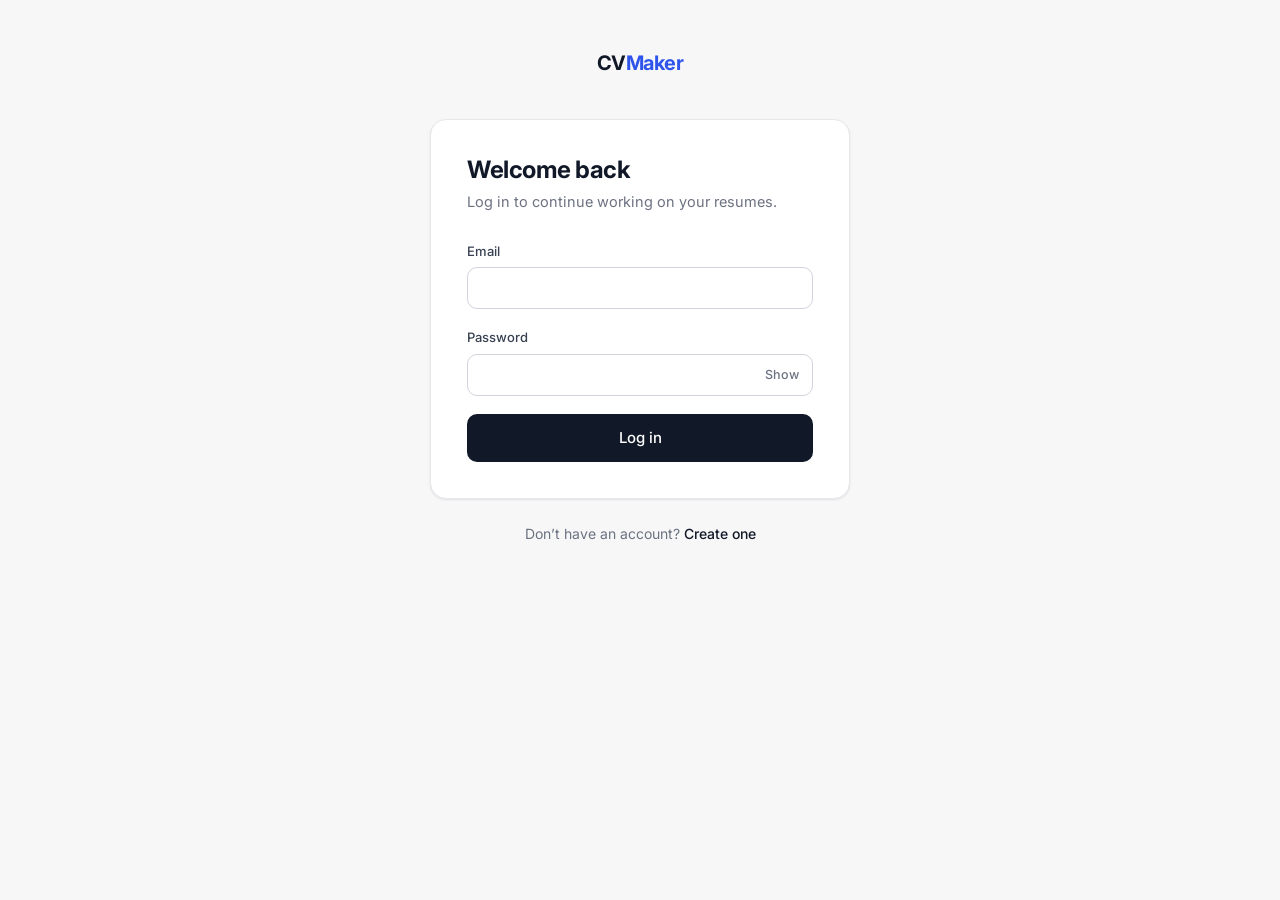
==== account.html @ 35a64f81 "project init" ====
<!doctype html>
<html lang="en">
<head>
  <meta charset="utf-8">
  <meta name="viewport" content="width=device-width, initial-scale=1">
  <title>Account — CV Maker</title>
  <link rel="preconnect" href="https://fonts.googleapis.com">
  <link rel="preconnect" href="https://fonts.gstatic.com" crossorigin>
  <link href="https://fonts.googleapis.com/css2?family=Inter:wght@400;500;600;700&display=swap" rel="stylesheet">
  <link rel="stylesheet" href="css/style.css">
  <script src="js/store.js"></script>
  <script>CVM.Auth.requireUser();</script>
</head>
<body data-page="account">
  <header class="app-header">
    <div class="container app-header-inner">
      <a href="dashboard.html" class="logo">CV<span>Maker</span></a>
      <nav class="app-nav">
        <a href="dashboard.html" data-nav="dashboard">Dashboard</a>
        <a href="resumes.html" data-nav="resumes">Resumes</a>
        <a href="account.html" data-nav="account">Account</a>
      </nav>
      <div class="app-user">
        <a href="account.html" class="avatar" data-user-initials title="Account"></a>
        <button class="btn btn-ghost btn-sm" data-action="logout">Log out</button>
      </div>
    </div>
  </header>

  <main class="container page">
    <div class="page-head">
      <div>
        <h1>Account</h1>
        <p class="muted" id="memberSince"></p>
      </div>
    </div>

    <div class="settings">
      <section class="card settings-card">
        <h2>Profile</h2>
        <p class="muted">Used to prefill new resumes.</p>
        <form id="profileForm" class="form" novalidate>
          <div class="grid-2">
            <div class="field">
              <label for="name">Full name</label>
              <input id="name" name="name" autocomplete="name">
            </div>
            <div class="field">
              <label for="email">Email</label>
              <input id="email" name="email" type="email" autocomplete="email">
            </div>
          </div>
          <div class="form-actions">
            <button type="submit" class="btn btn-primary">Save changes</button>
            <span class="form-note" data-note></span>
          </div>
        </form>
      </section>

      <section class="card settings-card">
        <h2>Password</h2>
        <p class="muted">Use at least 8 characters.</p>
        <form id="passwordForm" class="form" novalidate>
          <div class="field">
            <label for="current">Current password</label>
            <input id="current" name="current" type="password" autocomplete="current-password">
          </div>
          <div class="field">
            <label for="next">New password</label>
            <div class="input-wrap">
              <input id="next" name="next" type="password" autocomplete="new-password">
              <button type="button" class="input-action" data-toggle-password>Show</button>
            </div>
          </div>
          <div class="form-actions">
            <button type="submit" class="btn btn-primary">Update password</button>
            <span class="form-note" data-note></span>
          </div>
        </form>
      </section>

      <section class="card settings-card settings-card--danger">
        <h2>Delete account</h2>
        <p class="muted">Permanently remove your account and all of your resumes.</p>
        <button class="btn btn-danger" id="deleteAccount">Delete account</button>
      </section>
    </div>
  </main>

  <script src="js/render.js"></script>
  <script src="js/app.js"></script>
  <script src="js/auth.js"></script>
  <script src="js/account.js"></script>
</body>
</html>
---- css/style.css ----
/* ==========================================================================
   CV Maker — app styles
   ========================================================================== */

:root {
  --bg: #f7f7f8;
  --surface: #ffffff;
  --surface-muted: #f3f4f6;
  --text: #111827;
  --text-soft: #374151;
  --muted: #6b7280;
  --border: #e5e7eb;
  --border-strong: #d1d5db;
  --accent: #2f54eb;
  --accent-soft: #eef2ff;
  --danger: #dc2626;
  --danger-soft: #fef2f2;
  --success: #15803d;

  --radius-sm: 8px;
  --radius: 10px;
  --radius-lg: 16px;
  --shadow-sm: 0 1px 2px rgba(16, 24, 40, 0.05);
  --shadow: 0 1px 3px rgba(16, 24, 40, 0.06), 0 1px 2px rgba(16, 24, 40, 0.04);
  --shadow-lg: 0 24px 48px -12px rgba(16, 24, 40, 0.16);

  --font: 'Inter', system-ui, -apple-system, 'Segoe UI', Roboto, sans-serif;
  --header-h: 64px;
}

*,
*::before,
*::after { box-sizing: border-box; }

html { scroll-behavior: smooth; }

body {
  margin: 0;
  background: var(--bg);
  color: var(--text);
  font-family: var(--font);
  font-size: 15px;
  line-height: 1.55;
  -webkit-font-smoothing: antialiased;
}

a { color: inherit; text-decoration: none; }
h1, h2, h3, h4 { margin: 0; line-height: 1.2; letter-spacing: -0.02em; }
p { margin: 0; }
button { font: inherit; color: inherit; }
[hidden] { display: none !important; }

.container {
  width: 100%;
  max-width: 1160px;
  margin: 0 auto;
  padding: 0 24px;
}

.muted { color: var(--muted); }
.small { font-size: 13px; }

:focus-visible {
  outline: 2px solid var(--accent);
  outline-offset: 2px;
}

/* ---------- Logo ---------- */

.logo {
  font-size: 18px;
  font-weight: 700;
  letter-spacing: -0.03em;
}

.logo span { color: var(--accent); }

/* ---------- Buttons ---------- */

.btn {
  display: inline-flex;
  align-items: center;
  justify-content: center;
  height: 40px;
  padding: 0 16px;
  border: 1px solid transparent;
  border-radius: var(--radius);
  font-size: 14px;
  font-weight: 500;
  line-height: 1;
  white-space: nowrap;
  cursor: pointer;
  transition: background-color 0.15s, border-color 0.15s, color 0.15s, box-shadow 0.15s;
}

.btn:disabled { opacity: 0.55; cursor: not-allowed; }

.btn-primary { background: var(--text); color: #fff; }
.btn-primary:hover:not(:disabled) { background: #000; }

.btn-secondary {
  background: var(--surface);
  border-color: var(--border-strong);
  box-shadow: var(--shadow-sm);
}
.btn-secondary:hover:not(:disabled) { background: var(--surface-muted); }

.btn-ghost { background: transparent; color: var(--text-soft); }
.btn-ghost:hover:not(:disabled) { background: var(--surface-muted); color: var(--text); }

.btn-danger { background: var(--danger); color: #fff; }
.btn-danger:hover:not(:disabled) { background: #b91c1c; }

.btn-danger-ghost { background: transparent; color: var(--danger); }
.btn-danger-ghost:hover:not(:disabled) { background: var(--danger-soft); }

.btn-sm { height: 34px; padding: 0 12px; font-size: 13px; border-radius: var(--radius-sm); }
.btn-lg { height: 48px; padding: 0 22px; font-size: 15px; }
.btn-block { width: 100%; }

/* ---------- Forms ---------- */

.form { display: grid; gap: 18px; }

.field { display: grid; gap: 6px; }

.field label,
.label {
  font-size: 13px;
  font-weight: 500;
  color: var(--text-soft);
}

.input,
.field input,
.field textarea,
.field select {
  width: 100%;
  height: 42px;
  padding: 0 12px;
  border: 1px solid var(--border-strong);
  border-radius: var(--radius);
  background: var(--surface);
  color: var(--text);
  font: inherit;
  font-size: 14px;
  transition: border-color 0.15s, box-shadow 0.15s;
}

.field textarea {
  height: auto;
  min-height: 110px;
  padding: 10px 12px;
  line-height: 1.5;
  resize: vertical;
}

.input::placeholder,
.field input::placeholder,
.field textarea::placeholder { color: #9ca3af; }

.input:focus,
.field input:focus,
.field textarea:focus,
.field select:focus {
  outline: none;
  border-color: var(--accent);
  box-shadow: 0 0 0 3px rgba(47, 84, 235, 0.14);
}

.field.has-error input { border-color: var(--danger); }
.field.has-error input:focus { box-shadow: 0 0 0 3px rgba(220, 38, 38, 0.12); }

.field-hint { font-size: 12.5px; color: var(--muted); }
.field-error { font-size: 12.5px; color: var(--danger); }

.form-error {
  padding: 10px 12px;
  border-radius: var(--radius);
  background: var(--danger-soft);
  color: var(--danger);
  font-size: 13.5px;
}

.input-wrap { position: relative; }
.input-wrap input { padding-right: 64px; }

.input-action {
  position: absolute;
  top: 50%;
  right: 6px;
  transform: translateY(-50%);
  padding: 4px 8px;
  border: 0;
  border-radius: 6px;
  background: none;
  color: var(--muted);
  font-size: 12.5px;
  font-weight: 500;
  cursor: pointer;
}
.input-action:hover { color: var(--text); background: var(--surface-muted); }

.grid-2 { display: grid; grid-template-columns: 1fr 1fr; gap: 14px; }
.span-2 { grid-column: 1 / -1; }

.checkbox {
  display: inline-flex;
  align-items: center;
  gap: 10px;
  font-size: 14px;
  color: var(--text-soft);
  cursor: pointer;
}
.checkbox input { width: 16px; height: 16px; accent-color: var(--text); }

/* ---------- Cards ---------- */

.card {
  background: var(--surface);
  border: 1px solid var(--border);
  border-radius: var(--radius-lg);
  box-shadow: var(--shadow-sm);
}

/* ---------- Thumbnails ---------- */

.thumb {
  position: relative;
  display: block;
  aspect-ratio: 210 / 297;
  overflow: hidden;
  background: #fff;
}

.thumb > .cv {
  position: absolute;
  top: 0;
  left: 0;
  transform-origin: 0 0;
  pointer-events: none;
}

/* ==========================================================================
   Landing page
   ========================================================================== */

.site-header {
  position: sticky;
  top: 0;
  z-index: 20;
  background: rgba(247, 247, 248, 0.85);
  backdrop-filter: saturate(180%) blur(12px);
  border-bottom: 1px solid transparent;
  transition: border-color 0.2s;
}

.site-header.is-scrolled { border-bottom-color: var(--border); }

.site-header-inner {
  display: flex;
  align-items: center;
  gap: 32px;
  height: var(--header-h);
}

.site-nav { display: flex; gap: 28px; font-size: 14px; color: var(--muted); }
.site-nav a:hover,
.site-nav a.is-active { color: var(--text); }

.site-actions { display: flex; gap: 8px; margin-left: auto; }

.hero { padding: 72px 0 96px; overflow: hidden; }

.hero-inner {
  display: grid;
  grid-template-columns: 1.05fr 0.95fr;
  align-items: center;
  gap: 64px;
}

.eyebrow {
  margin-bottom: 16px;
  font-size: 13px;
  font-weight: 600;
  letter-spacing: 0.06em;
  text-transform: uppercase;
  color: var(--accent);
}

.hero h1 {
  font-size: clamp(38px, 5.4vw, 60px);
  font-weight: 700;
  letter-spacing: -0.035em;
  line-height: 1.05;
}

.lead {
  max-width: 480px;
  margin-top: 20px;
  font-size: 18px;
  color: var(--muted);
}

.hero-cta { display: flex; flex-wrap: wrap; gap: 12px; margin-top: 36px; }

.hero-visual {
  position: relative;
  display: flex;
  justify-content: center;
}

.hero-visual::before {
  content: '';
  position: absolute;
  inset: 8% -10% -6% 12%;
  border-radius: 32px;
  background: linear-gradient(135deg, #e0e7ff, #f5f3ff 60%, #fdf2f8);
  z-index: 0;
}

.hero-visual .thumb {
  position: relative;
  z-index: 1;
  width: min(100%, 400px);
  border-radius: 12px;
  box-shadow: var(--shadow-lg);
  transform: rotate(-2deg);
}

.section { padding: 96px 0; }
.section--alt { background: var(--surface); border-block: 1px solid var(--border); }

.section-head { max-width: 560px; margin-bottom: 48px; }
.section-head h2 { font-size: clamp(28px, 3.4vw, 38px); font-weight: 700; }
.section-head p { margin-top: 12px; font-size: 17px; }

.steps {
  display: grid;
  grid-template-columns: repeat(3, 1fr);
  gap: 24px;
}

.step {
  padding: 28px;
  background: var(--surface);
  border: 1px solid var(--border);
  border-radius: var(--radius-lg);
}

.step-num {
  display: block;
  margin-bottom: 20px;
  font-size: 13px;
  font-weight: 600;
  color: var(--accent);
}

.step h3 { margin-bottom: 8px; font-size: 18px; }
.section--alt .step { background: var(--bg); }

.template-grid {
  display: grid;
  grid-template-columns: repeat(4, 1fr);
  gap: 24px;
}

.template-card .thumb {
  border: 1px solid var(--border);
  border-radius: 12px;
  box-shadow: var(--shadow);
  transition: transform 0.2s, box-shadow 0.2s;
}

.template-card:hover .thumb { transform: translateY(-4px); box-shadow: var(--shadow-lg); }
.template-card h3 { margin-top: 18px; font-size: 17px; }
.template-card p { margin-top: 4px; font-size: 14px; }

.testimonials {
  display: grid;
  grid-template-columns: repeat(3, 1fr);
  gap: 24px;
}

.testimonial {
  display: flex;
  flex-direction: column;
  justify-content: space-between;
  gap: 28px;
  margin: 0;
  padding: 28px;
  background: var(--bg);
  border: 1px solid var(--border);
  border-radius: var(--radius-lg);
}

.testimonial blockquote {
  margin: 0;
  font-size: 16px;
  line-height: 1.6;
  color: var(--text-soft);
}

.testimonial figcaption {
  display: flex;
  align-items: center;
  gap: 12px;
  font-size: 14px;
}

.testimonial figcaption strong,
.testimonial figcaption .muted { display: block; }
.testimonial figcaption strong { font-weight: 600; }

.testimonial-avatar {
  display: grid;
  place-items: center;
  flex-shrink: 0;
  width: 40px;
  height: 40px;
  border-radius: 50%;
  background: var(--accent-soft);
  color: var(--accent);
  font-size: 13px;
  font-weight: 600;
}

.faq { max-width: 760px; }

.faq details {
  border-bottom: 1px solid var(--border);
}

.faq summary {
  display: flex;
  justify-content: space-between;
  gap: 16px;
  padding: 20px 0;
  font-size: 16px;
  font-weight: 500;
  cursor: pointer;
  list-style: none;
}

.faq summary::-webkit-details-marker { display: none; }
.faq summary::after { content: '+'; color: var(--muted); font-weight: 400; font-size: 20px; line-height: 1; }
.faq details[open] summary::after { content: '−'; }
.faq details p { padding: 0 0 20px; color: var(--muted); max-width: 640px; }

.cta { padding: 0 0 96px; }

.cta-box {
  padding: 64px 32px;
  border-radius: 24px;
  background: var(--text);
  color: #fff;
  text-align: center;
}

.cta-box h2 { font-size: clamp(28px, 3.4vw, 38px); }
.cta-box p { margin-top: 12px; color: #9ca3af; font-size: 17px; }
.cta-box .btn { margin-top: 28px; background: #fff; color: var(--text); }
.cta-box .btn:hover { background: #e5e7eb; }

.site-footer {
  padding: 64px 0 32px;
  background: var(--surface);
  border-top: 1px solid var(--border);
  font-size: 14px;
  color: var(--muted);
}

.footer-grid {
  display: grid;
  grid-template-columns: 2fr repeat(3, 1fr);
  gap: 32px;
}

.footer-brand p { max-width: 280px; margin-top: 12px; }

.footer-col h3 {
  margin-bottom: 14px;
  font-size: 13px;
  font-weight: 600;
  letter-spacing: 0;
  color: var(--text);
}

.footer-col ul { display: grid; gap: 10px; margin: 0; padding: 0; list-style: none; }
.footer-col a:hover { color: var(--text); }

.footer-bottom {
  margin-top: 48px;
  padding-top: 24px;
  border-top: 1px solid var(--border);
}

/* ==========================================================================
   Content pages (blog, contact, legal)
   ========================================================================== */

.page-hero { padding: 72px 0 48px; }
.page-hero h1 { font-size: clamp(34px, 4.6vw, 48px); font-weight: 700; letter-spacing: -0.03em; }
.page-hero p:not(.eyebrow) { max-width: 560px; margin-top: 14px; font-size: 18px; color: var(--muted); }
.page-hero .eyebrow { margin-bottom: 12px; }

.content-section { padding-bottom: 96px; }
.article-page { padding: 56px 0 96px; }

/* Blog list */

.post-grid {
  display: grid;
  grid-template-columns: repeat(2, 1fr);
  gap: 24px;
}

.post-card {
  display: flex;
  flex-direction: column;
  padding: 28px;
  background: var(--surface);
  border: 1px solid var(--border);
  border-radius: var(--radius-lg);
  transition: box-shadow 0.2s, transform 0.2s;
}

.post-card:hover { box-shadow: var(--shadow-lg); transform: translateY(-2px); }

.post-card--featured { grid-column: 1 / -1; padding: 40px; }
.post-card--featured h2 { font-size: 28px; }
.post-card--featured p { max-width: 640px; font-size: 16px; }

.post-meta { font-size: 13px; color: var(--muted); }
.post-meta .post-category { color: var(--accent); font-weight: 600; }

.post-card h2 { margin-top: 14px; font-size: 20px; letter-spacing: -0.02em; }
.post-card p { margin-top: 10px; color: var(--muted); }
.post-card .read-more { margin-top: auto; padding-top: 24px; font-size: 14px; font-weight: 500; }
.post-card:hover .read-more { color: var(--accent); }

/* Blog article */

.article { max-width: 720px; margin: 0 auto; }
.article-back { display: inline-block; margin-bottom: 28px; font-size: 14px; font-weight: 500; color: var(--muted); }
.article-back:hover { color: var(--text); }
.article h1 { margin-top: 14px; font-size: clamp(32px, 4.4vw, 44px); font-weight: 700; letter-spacing: -0.03em; }
.article-lead { margin-top: 16px; font-size: 19px; color: var(--muted); }
.article .prose { margin-top: 40px; padding-top: 40px; border-top: 1px solid var(--border); }

.article-cta {
  margin-top: 56px;
  padding: 32px;
  border-radius: var(--radius-lg);
  background: var(--surface);
  border: 1px solid var(--border);
  display: flex;
  align-items: center;
  justify-content: space-between;
  gap: 24px;
}

.article-cta h2 { font-size: 19px; }
.article-cta p { margin-top: 4px; color: var(--muted); font-size: 14.5px; }

.more-posts { max-width: 720px; margin: 64px auto 0; }
.more-posts h2 { margin-bottom: 16px; font-size: 17px; }
.more-posts .post-grid { grid-template-columns: 1fr 1fr; }
.more-posts .post-card { padding: 22px; }
.more-posts .post-card h2 { font-size: 16px; margin-top: 8px; }

/* Long-form text */

.prose { font-size: 16.5px; line-height: 1.75; color: var(--text-soft); }
.prose > * + * { margin-top: 18px; }
.prose h2 { margin-top: 44px; font-size: 22px; color: var(--text); letter-spacing: -0.02em; }
.prose h3 { margin-top: 32px; font-size: 18px; color: var(--text); }
.prose h2 + *,
.prose h3 + * { margin-top: 12px; }
.prose ul,
.prose ol { padding-left: 22px; }
.prose li + li { margin-top: 8px; }
.prose a { color: var(--accent); text-decoration: underline; text-underline-offset: 3px; }
.prose strong { color: var(--text); font-weight: 600; }

.prose blockquote {
  margin-left: 0;
  margin-right: 0;
  padding: 4px 0 4px 20px;
  border-left: 3px solid var(--accent);
  color: var(--text);
}

.compare { display: grid; gap: 12px; }

.compare p {
  margin: 0;
  padding: 14px 18px;
  border-radius: var(--radius);
  font-size: 15px;
  line-height: 1.6;
}

.compare .before { background: var(--danger-soft); }
.compare .after { background: #f0fdf4; }
.compare span { display: block; margin-bottom: 2px; font-size: 12px; font-weight: 600; letter-spacing: 0.04em; text-transform: uppercase; color: var(--muted); }

/* Legal */

.legal {
  display: grid;
  grid-template-columns: 220px 1fr;
  gap: 64px;
  align-items: start;
}

.legal-toc {
  position: sticky;
  top: calc(var(--header-h) + 24px);
  font-size: 14px;
}

.legal-toc h2 {
  margin-bottom: 12px;
  font-size: 12px;
  font-weight: 600;
  letter-spacing: 0.06em;
  text-transform: uppercase;
  color: var(--muted);
}

.legal-toc ol { display: grid; gap: 8px; margin: 0; padding: 0; list-style: none; }
.legal-toc a { color: var(--muted); }
.legal-toc a:hover { color: var(--text); }

.legal .prose { max-width: 720px; font-size: 15.5px; }
.legal .prose h2 { scroll-margin-top: calc(var(--header-h) + 24px); }
.legal .prose h2:first-child { margin-top: 0; }

/* Contact */

.contact {
  display: grid;
  grid-template-columns: 1fr 1.3fr;
  gap: 64px;
  align-items: start;
}

.contact-info { display: grid; gap: 28px; }
.contact-info h2 { font-size: 15px; }
.contact-info p { margin-top: 4px; color: var(--muted); }
.contact-info a { color: var(--text); font-weight: 500; }
.contact-info a:hover { color: var(--accent); }

.contact-card { padding: 32px; }

.contact-success { padding: 24px 0 8px; }
.contact-success h2 { font-size: 20px; }
.contact-success p { margin: 8px 0 24px; color: var(--muted); }

.form-legal { font-size: 13px; color: var(--muted); }
.form-legal a { color: var(--text); text-decoration: underline; text-underline-offset: 2px; }

/* ==========================================================================
   Auth pages
   ========================================================================== */

.auth {
  display: flex;
  flex-direction: column;
  align-items: center;
  min-height: 100vh;
  padding: 48px 20px;
}

.auth > .logo { margin-bottom: 40px; font-size: 20px; }

.auth-card {
  width: 100%;
  max-width: 420px;
  padding: 36px;
  background: var(--surface);
  border: 1px solid var(--border);
  border-radius: var(--radius-lg);
  box-shadow: var(--shadow);
}

.auth-card h1 { font-size: 24px; }
.auth-card > p { margin: 6px 0 28px; font-size: 14.5px; }

.auth-switch { margin-top: 24px; font-size: 14px; color: var(--muted); }
.auth-switch a { color: var(--text); font-weight: 500; }
.auth-switch a:hover { text-decoration: underline; }

/* ==========================================================================
   App shell
   ========================================================================== */

.app-header {
  position: sticky;
  top: 0;
  z-index: 20;
  background: var(--surface);
  border-bottom: 1px solid var(--border);
}

.app-header-inner {
  display: flex;
  align-items: center;
  gap: 40px;
  height: var(--header-h);
}

.app-nav { display: flex; gap: 4px; height: 100%; }

.app-nav a {
  display: flex;
  align-items: center;
  padding: 0 12px;
  font-size: 14px;
  font-weight: 500;
  color: var(--muted);
  border-bottom: 2px solid transparent;
  margin-bottom: -1px;
}

.app-nav a:hover { color: var(--text); }
.app-nav a.is-active { color: var(--text); border-bottom-color: var(--text); }

.app-user { display: flex; align-items: center; gap: 12px; margin-left: auto; }

.avatar {
  display: grid;
  place-items: center;
  width: 34px;
  height: 34px;
  border-radius: 50%;
  background: var(--accent-soft);
  color: var(--accent);
  font-size: 13px;
  font-weight: 600;
}

.page { padding-top: 40px; padding-bottom: 80px; }

.page-head {
  display: flex;
  align-items: flex-end;
  justify-content: space-between;
  gap: 24px;
  margin-bottom: 32px;
}

.page-head h1 { font-size: 28px; font-weight: 700; }
.page-head p { margin-top: 6px; }

.section-title {
  display: flex;
  align-items: baseline;
  justify-content: space-between;
  margin: 40px 0 16px;
}

.section-title h2 { font-size: 17px; font-weight: 600; letter-spacing: -0.01em; }
.section-title a { font-size: 14px; font-weight: 500; color: var(--accent); }

/* ---------- Stats ---------- */

.stats {
  display: grid;
  grid-template-columns: repeat(3, 1fr);
  gap: 16px;
}

.stat { padding: 20px 22px; }
.stat-label { font-size: 13px; color: var(--muted); }
.stat-value { display: block; margin-top: 6px; font-size: 26px; font-weight: 600; letter-spacing: -0.02em; }

.progress {
  height: 6px;
  margin-top: 12px;
  border-radius: 999px;
  background: var(--surface-muted);
  overflow: hidden;
}

.progress > span {
  display: block;
  height: 100%;
  border-radius: inherit;
  background: var(--accent);
  transition: width 0.3s;
}

/* ---------- Resume cards ---------- */

.resume-grid {
  display: grid;
  grid-template-columns: repeat(auto-fill, minmax(220px, 1fr));
  gap: 24px;
}

.resume-card {
  display: flex;
  flex-direction: column;
  overflow: hidden;
  transition: box-shadow 0.2s, transform 0.2s;
}

.resume-card:hover { box-shadow: var(--shadow-lg); transform: translateY(-2px); }

.resume-card .thumb-wrap {
  display: block;
  padding: 20px 24px 0;
  background: var(--surface-muted);
  border-bottom: 1px solid var(--border);
  height: 230px;
  overflow: hidden;
}

.resume-card .thumb {
  border-radius: 6px 6px 0 0;
  box-shadow: var(--shadow);
}

.resume-card-body { padding: 16px 18px 6px; }

.resume-card-title {
  overflow: hidden;
  font-size: 15px;
  font-weight: 600;
  letter-spacing: -0.01em;
  text-overflow: ellipsis;
  white-space: nowrap;
}

.resume-card-meta { margin-top: 2px; font-size: 13px; color: var(--muted); }

.resume-card-actions {
  display: flex;
  gap: 4px;
  padding: 10px 12px 14px;
  margin-top: auto;
}

.resume-card-actions .btn:last-child { margin-left: auto; }

.new-card {
  display: flex;
  flex-direction: column;
  align-items: center;
  justify-content: center;
  gap: 6px;
  min-height: 330px;
  border: 1.5px dashed var(--border-strong);
  border-radius: var(--radius-lg);
  background: transparent;
  color: var(--muted);
  font-size: 14px;
  cursor: pointer;
  transition: border-color 0.15s, color 0.15s, background-color 0.15s;
}

.new-card strong { color: var(--text); font-size: 15px; font-weight: 600; }
.new-card:hover { border-color: var(--text); background: var(--surface); }

.empty {
  padding: 72px 24px;
  text-align: center;
}

.empty h2 { font-size: 20px; }
.empty p { max-width: 380px; margin: 8px auto 24px; }

/* ---------- Toolbar ---------- */

.toolbar {
  display: flex;
  gap: 12px;
  margin-bottom: 24px;
}

.toolbar .input { max-width: 320px; }
.toolbar select.input { width: auto; padding-right: 32px; }

/* ---------- Account ---------- */

.settings { display: grid; gap: 24px; max-width: 720px; }

.settings-card { padding: 28px; }
.settings-card h2 { font-size: 17px; letter-spacing: -0.01em; }
.settings-card > p { margin: 4px 0 22px; font-size: 14px; }

.form-actions {
  display: flex;
  align-items: center;
  gap: 14px;
}

.form-note { font-size: 13.5px; color: var(--success); }
.form-note.is-error { color: var(--danger); }

.settings-card--danger { border-color: #fecaca; }

/* ==========================================================================
   Dialogs
   ========================================================================== */

dialog {
  width: min(560px, calc(100% - 32px));
  padding: 0;
  border: 0;
  border-radius: var(--radius-lg);
  background: var(--surface);
  color: var(--text);
  box-shadow: var(--shadow-lg);
}

dialog::backdrop { background: rgba(17, 24, 39, 0.4); backdrop-filter: blur(2px); }

dialog[open] { animation: dialog-in 0.18s ease-out; }

@keyframes dialog-in {
  from { opacity: 0; transform: translateY(8px) scale(0.98); }
  to { opacity: 1; transform: none; }
}

.dialog-body { padding: 28px; }
.dialog-body h2 { font-size: 20px; }
.dialog-body > p { margin-top: 6px; font-size: 14.5px; color: var(--muted); }
.dialog-body .form { margin-top: 24px; }

.dialog-actions {
  display: flex;
  justify-content: flex-end;
  gap: 8px;
  padding: 16px 28px;
  border-top: 1px solid var(--border);
  background: #fafafa;
  border-radius: 0 0 var(--radius-lg) var(--radius-lg);
}

dialog.dialog-sm { width: min(420px, calc(100% - 32px)); }

/* ---------- Template picker ---------- */

.template-picker {
  display: grid;
  grid-template-columns: repeat(4, 1fr);
  gap: 12px;
}

.template-option { cursor: pointer; }
.template-option input { position: absolute; opacity: 0; pointer-events: none; }

.template-option .thumb {
  border: 1px solid var(--border);
  border-radius: 8px;
  transition: border-color 0.15s, box-shadow 0.15s;
}

.template-option span {
  display: block;
  margin-top: 8px;
  font-size: 13px;
  font-weight: 500;
  text-align: center;
  color: var(--muted);
}

.template-option input:checked + .thumb {
  border-color: var(--text);
  box-shadow: 0 0 0 2px var(--text);
}

.template-option input:checked ~ span { color: var(--text); }
.template-option input:focus-visible + .thumb { outline: 2px solid var(--accent); outline-offset: 3px; }

/* ==========================================================================
   Editor
   ========================================================================== */

.editor-body { height: 100vh; overflow: hidden; }

.editor-topbar {
  display: flex;
  align-items: center;
  gap: 12px;
  height: 60px;
  padding: 0 16px;
  background: var(--surface);
  border-bottom: 1px solid var(--border);
}

.title-input {
  min-width: 0;
  max-width: 320px;
  height: 36px;
  padding: 0 10px;
  border: 1px solid transparent;
  border-radius: var(--radius-sm);
  background: transparent;
  font: inherit;
  font-size: 15px;
  font-weight: 600;
}

.title-input:hover { border-color: var(--border); }
.title-input:focus { outline: none; border-color: var(--accent); background: var(--surface); }

.save-status { font-size: 13px; color: var(--muted); white-space: nowrap; }
.spacer { flex: 1; }

.editor {
  display: grid;
  grid-template-columns: minmax(380px, 520px) 1fr;
  height: calc(100vh - 60px);
}

.editor-panel {
  display: flex;
  flex-direction: column;
  min-height: 0;
  background: var(--surface);
  border-right: 1px solid var(--border);
}

.tabs {
  display: flex;
  gap: 2px;
  padding: 0 16px;
  border-bottom: 1px solid var(--border);
  overflow-x: auto;
  scrollbar-width: none;
}

.tab {
  padding: 14px 10px;
  border: 0;
  border-bottom: 2px solid transparent;
  margin-bottom: -1px;
  background: none;
  font-size: 14px;
  font-weight: 500;
  color: var(--muted);
  white-space: nowrap;
  cursor: pointer;
}

.tab:hover { color: var(--text); }
.tab[aria-selected='true'] { color: var(--text); border-bottom-color: var(--text); }

.panel-scroll { flex: 1; overflow-y: auto; padding: 28px 28px 40px; }

.panel h2 { font-size: 18px; }
.panel > p { margin: 4px 0 24px; font-size: 14px; color: var(--muted); }
.panel .form { gap: 16px; }

.panel-footer {
  display: flex;
  justify-content: space-between;
  padding: 12px 20px;
  border-top: 1px solid var(--border);
}

/* Photo */

.photo-field { display: flex; align-items: center; gap: 18px; }

.photo-preview {
  flex-shrink: 0;
  width: 72px;
  height: 72px;
  border-radius: 50%;
  background: var(--surface-muted) center / cover no-repeat;
  border: 1px solid var(--border);
}

.photo-field .field-hint { margin-top: 2px; }
.photo-actions { display: flex; gap: 6px; margin-top: 10px; }
.photo-actions label.btn { cursor: pointer; }

/* Repeatable entries */

.entries { display: grid; gap: 12px; margin-bottom: 16px; }

.entry {
  border: 1px solid var(--border);
  border-radius: var(--radius);
  background: var(--surface);
}

.entry > summary {
  display: flex;
  align-items: center;
  gap: 12px;
  padding: 14px 16px;
  cursor: pointer;
  list-style: none;
}

.entry > summary::-webkit-details-marker { display: none; }

.entry-heading { flex: 1; min-width: 0; }

.entry-title,
.entry-sub {
  display: block;
  overflow: hidden;
  text-overflow: ellipsis;
  white-space: nowrap;
}

.entry-title { font-size: 14.5px; font-weight: 600; }
.entry-sub { font-size: 13px; color: var(--muted); }

.entry-toggle { font-size: 12.5px; color: var(--muted); }
.entry[open] .entry-toggle::after { content: 'Close'; }
.entry:not([open]) .entry-toggle::after { content: 'Edit'; }

.entry-body {
  display: grid;
  gap: 14px;
  padding: 4px 16px 16px;
}

.entry-tools {
  display: flex;
  gap: 4px;
  padding-top: 12px;
  border-top: 1px solid var(--border);
}

.entry-tools .btn:last-child { margin-left: auto; }

/* Tag input */

.tag-input {
  display: flex;
  flex-wrap: wrap;
  align-items: center;
  gap: 6px;
  min-height: 46px;
  padding: 6px;
  border: 1px solid var(--border-strong);
  border-radius: var(--radius);
  background: var(--surface);
  cursor: text;
  transition: border-color 0.15s, box-shadow 0.15s;
}

.tag-input:focus-within {
  border-color: var(--accent);
  box-shadow: 0 0 0 3px rgba(47, 84, 235, 0.14);
}

.tag {
  display: inline-flex;
  align-items: center;
  gap: 4px;
  height: 30px;
  padding: 0 4px 0 10px;
  border-radius: 7px;
  background: var(--surface-muted);
  font-size: 13.5px;
}

.tag button {
  display: grid;
  place-items: center;
  width: 22px;
  height: 22px;
  border: 0;
  border-radius: 5px;
  background: none;
  color: var(--muted);
  font-size: 16px;
  line-height: 1;
  cursor: pointer;
}

.tag button:hover { background: var(--border); color: var(--text); }

.tag-input input {
  flex: 1;
  min-width: 140px;
  height: 32px;
  padding: 0 6px;
  border: 0;
  background: none;
  font: inherit;
  font-size: 14px;
}

.tag-input input:focus { outline: none; }

/* Color swatches */

.swatches { display: flex; flex-wrap: wrap; gap: 10px; }

.swatch {
  width: 34px;
  height: 34px;
  border: 0;
  border-radius: 50%;
  cursor: pointer;
  box-shadow: inset 0 0 0 1px rgba(0, 0, 0, 0.1);
  transition: transform 0.15s;
}

.swatch:hover { transform: scale(1.08); }
.swatch[aria-pressed='true'] { box-shadow: 0 0 0 2px var(--surface), 0 0 0 4px var(--text); }

.design-group + .design-group { margin-top: 32px; }
.design-group .label { display: block; margin-bottom: 12px; }

/* Preview */

.editor-preview {
  overflow: auto;
  padding: 40px;
  background: #eceef1;
}

.preview-frame {
  position: relative;
  margin: 0 auto;
}

.preview-frame > .cv {
  position: absolute;
  top: 0;
  left: 0;
  transform-origin: 0 0;
  box-shadow: 0 1px 3px rgba(16, 24, 40, 0.1), 0 12px 32px -8px rgba(16, 24, 40, 0.16);
}

.mobile-only { display: none; }

/* ==========================================================================
   Responsive
   ========================================================================== */

@media (max-width: 960px) {
  .hero-inner { grid-template-columns: 1fr; gap: 56px; }
  .hero-visual .thumb { width: min(100%, 340px); }
  .steps,
  .template-grid,
  .testimonials { grid-template-columns: 1fr; max-width: 480px; }
  .template-grid { grid-template-columns: 1fr 1fr; max-width: none; gap: 32px 20px; }
  .stats { grid-template-columns: 1fr 1fr; }

  .footer-grid { grid-template-columns: 1fr 1fr 1fr; }
  .footer-brand { grid-column: 1 / -1; }
  .legal,
  .contact { grid-template-columns: 1fr; gap: 40px; }
  .legal-toc { position: static; }

  .editor { grid-template-columns: 1fr; }
  .editor-preview { display: none; padding: 20px; }
  .editor-body.show-preview .editor-panel { display: none; }
  .editor-body.show-preview .editor-preview { display: block; }
  .mobile-only { display: inline-flex; }
}

@media (max-width: 720px) {
  body { font-size: 14.5px; }
  .container { padding: 0 16px; }
  .site-header-inner { flex-wrap: wrap; gap: 0; height: auto; padding-top: 12px; }
  .site-nav { order: 3; width: 100%; gap: 20px; padding: 12px 0; overflow-x: auto; white-space: nowrap; scrollbar-width: none; }
  .hero { padding: 40px 0 72px; }
  .page-hero { padding: 44px 0 32px; }
  .post-grid,
  .more-posts .post-grid { grid-template-columns: 1fr; }
  .post-card--featured { padding: 28px; }
  .post-card--featured h2 { font-size: 22px; }
  .article-cta { flex-direction: column; align-items: stretch; }
  .contact-card { padding: 22px; }
  .footer-grid { grid-template-columns: 1fr 1fr; }
  .section { padding: 72px 0; }

  .app-header-inner { flex-wrap: wrap; gap: 0; height: auto; padding-top: 12px; }
  .app-nav { order: 3; width: 100%; height: 44px; margin: 4px -12px 0; overflow-x: auto; }
  .app-user .user-name { display: none; }

  .page { padding-top: 28px; }
  .page-head { flex-direction: column; align-items: stretch; }
  .stats { grid-template-columns: 1fr; }
  .toolbar { flex-direction: column; }
  .toolbar .input { max-width: none; }
  .toolbar select.input { width: 100%; }

  .resume-grid { grid-template-columns: 1fr; gap: 16px; }
  .resume-card .thumb-wrap { height: 200px; padding: 16px 40px 0; }
  .new-card { min-height: 120px; }

  .auth-card { padding: 28px 22px; }
  .grid-2 { grid-template-columns: 1fr; }
  .template-picker { grid-template-columns: 1fr 1fr; gap: 12px; }
  .settings-card { padding: 22px; }

  .editor-topbar { gap: 6px; padding: 0 10px; }
  .save-status { display: none; }
  .panel-scroll { padding: 22px 16px 32px; }
}

/* ==========================================================================
   Print — only the resume page is printed
   ========================================================================== */

@media print {
  @page { size: A4; margin: 0; }

  html, body, .editor-body { height: auto; overflow: visible; background: #fff; }
  .editor-topbar,
  .editor-panel { display: none !important; }
  .editor { display: block; height: auto; }
  .editor-preview { display: block !important; padding: 0; overflow: visible; background: #fff; }
  .preview-frame { width: auto !important; height: auto !important; }
  .preview-frame > .cv { position: static; transform: none !important; box-shadow: none; }
}
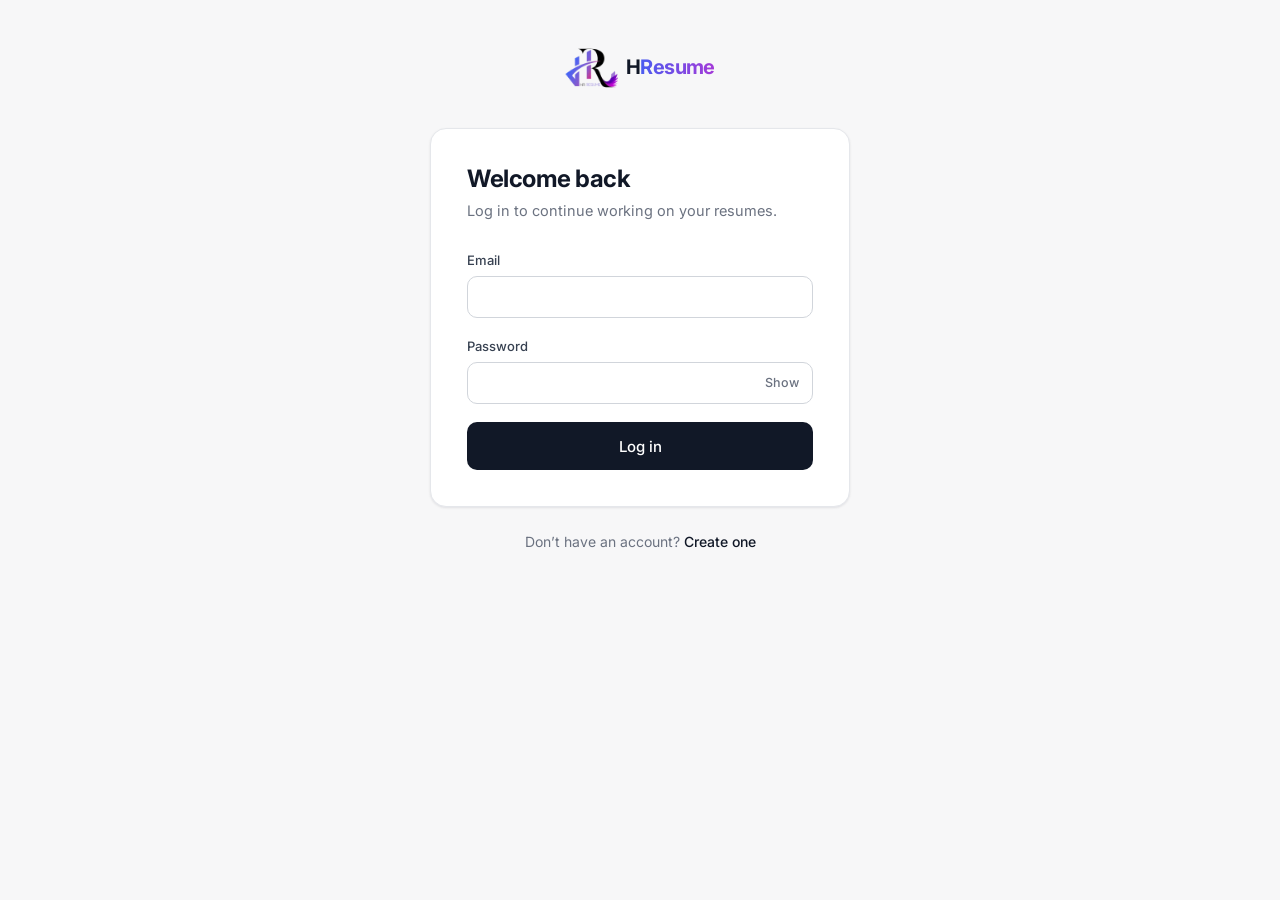
==== commit 9a25804d: "add guest pages + default 10 templates" ====
--- a/account.html
+++ b/account.html
@@ -3,7 +3,13 @@
 <head>
   <meta charset="utf-8">
   <meta name="viewport" content="width=device-width, initial-scale=1">
-  <title>Account — CV Maker</title>
+  <link rel="icon" href="images/logos/favicon.ico" sizes="any">
+  <link rel="icon" type="image/png" sizes="32x32" href="images/logos/favicon-32x32.png">
+  <link rel="icon" type="image/png" sizes="16x16" href="images/logos/favicon-16x16.png">
+  <link rel="apple-touch-icon" href="images/logos/apple-touch-icon.png">
+  <link rel="manifest" href="site.webmanifest">
+  <meta name="theme-color" content="#ffffff">
+  <title>Account — HResume</title>
   <link rel="preconnect" href="https://fonts.googleapis.com">
   <link rel="preconnect" href="https://fonts.gstatic.com" crossorigin>
   <link href="https://fonts.googleapis.com/css2?family=Inter:wght@400;500;600;700&display=swap" rel="stylesheet">
@@ -14,15 +20,24 @@
 <body data-page="account">
   <header class="app-header">
     <div class="container app-header-inner">
-      <a href="dashboard.html" class="logo">CV<span>Maker</span></a>
+      <a href="dashboard.html" class="logo"><span class="logo-mark"><img src="images/logos/logo.webp" alt=""></span>H<span>Resume</span></a>
       <nav class="app-nav">
         <a href="dashboard.html" data-nav="dashboard">Dashboard</a>
         <a href="resumes.html" data-nav="resumes">Resumes</a>
-        <a href="account.html" data-nav="account">Account</a>
       </nav>
-      <div class="app-user">
-        <a href="account.html" class="avatar" data-user-initials title="Account"></a>
-        <button class="btn btn-ghost btn-sm" data-action="logout">Log out</button>
+      <div class="user-menu" id="userMenu">
+        <button type="button" class="user-menu-button" id="userMenuButton" aria-haspopup="menu" aria-expanded="false" aria-controls="userMenuList">
+          <span class="avatar" data-user-initials></span>
+          <span class="user-menu-name" data-user-name></span>
+        </button>
+        <div class="user-menu-list" id="userMenuList" role="menu" hidden>
+          <div class="user-menu-head">
+            <strong data-user-name></strong>
+            <span data-user-email></span>
+          </div>
+          <a href="account.html" role="menuitem" data-nav="account">Account</a>
+          <button type="button" role="menuitem" data-action="logout">Log out</button>
+        </div>
       </div>
     </div>
   </header>
--- a/css/style.css
+++ b/css/style.css
@@ -1,5 +1,5 @@
 /* ==========================================================================
-   CV Maker — app styles
+   HResume — app styles
    ========================================================================== */
 
 :root {
@@ -68,12 +68,41 @@
 /* ---------- Logo ---------- */
 
 .logo {
+  display: inline-flex;
+  align-items: center;
+  gap: 0.4em;
   font-size: 18px;
   font-weight: 700;
   letter-spacing: -0.03em;
 }
 
-.logo span { color: var(--accent); }
+/* "Resume" in the logo's blue-to-purple gradient */
+.logo > span:last-child {
+  margin-left: -0.4em; /* sits right after the "H" */
+  background: linear-gradient(90deg, #4a5cf0, #a43ad8);
+  -webkit-background-clip: text;
+  background-clip: text;
+  color: transparent;
+}
+
+/* Crops the square logo file to just the "HR" mark (sized in em so it scales with the text) */
+.logo-mark {
+  position: relative;
+  flex-shrink: 0;
+  font-size: 1.2em; /* the mark is a little larger than the wordmark */
+  width: 2.2em;
+  height: 1.66em;
+  overflow: hidden;
+}
+
+.logo-mark img {
+  position: absolute;
+  top: -0.54em;
+  left: -0.27em;
+  width: 2.75em;
+  height: 2.75em;
+  max-width: none;
+}
 
 /* ---------- Buttons ---------- */
 
@@ -359,13 +388,18 @@
 .step h3 { margin-bottom: 8px; font-size: 18px; }
 .section--alt .step { background: var(--bg); }
 
+/* Flex rows (not grid) so an incomplete last row is centered */
 .template-grid {
-  display: grid;
-  grid-template-columns: repeat(4, 1fr);
-  gap: 24px;
+  --cols: 3;
+  --gap: 24px;
+  display: flex;
+  flex-wrap: wrap;
+  justify-content: center;
+  gap: 40px var(--gap);
 }
 
 .template-card .thumb {
+  aspect-ratio: 210 / 240;
   border: 1px solid var(--border);
   border-radius: 12px;
   box-shadow: var(--shadow);
@@ -507,6 +541,142 @@
 .content-section { padding-bottom: 96px; }
 .article-page { padding: 56px 0 96px; }
 
+.section-more { margin-top: 40px; text-align: center; }
+
+/* Templates page */
+
+.filter-tabs {
+  display: inline-flex;
+  flex-wrap: wrap;
+  gap: 4px;
+  margin-bottom: 32px;
+  padding: 4px;
+  background: var(--surface);
+  border: 1px solid var(--border);
+  border-radius: var(--radius);
+}
+
+.filter-tabs button {
+  padding: 8px 14px;
+  border: 0;
+  border-radius: 7px;
+  background: none;
+  font-size: 14px;
+  font-weight: 500;
+  color: var(--muted);
+  cursor: pointer;
+}
+
+.filter-tabs button:hover { color: var(--text); }
+.filter-tabs button[aria-pressed='true'] { background: var(--text); color: #fff; }
+
+.template-list {
+  --cols: 3;
+  --gap: 28px;
+  display: flex;
+  flex-wrap: wrap;
+  justify-content: center;
+  gap: 32px var(--gap);
+}
+
+.template-grid > *,
+.template-list > *,
+.template-gallery > * { width: calc((100% - (var(--cols) - 1) * var(--gap)) / var(--cols)); }
+
+.template-tile {
+  display: flex;
+  flex-direction: column;
+  overflow: hidden;
+  background: var(--surface);
+  border: 1px solid var(--border);
+  border-radius: var(--radius-lg);
+  transition: box-shadow 0.2s;
+}
+
+.template-tile:hover { box-shadow: var(--shadow-lg); }
+
+.template-tile-preview {
+  position: relative;
+  display: block;
+  width: 100%;
+  height: 330px;
+  padding: 24px 28px 0;
+  overflow: hidden;
+  border: 0;
+  border-bottom: 1px solid var(--border);
+  background: var(--surface-muted);
+  cursor: zoom-in;
+}
+
+.template-tile-preview .thumb {
+  border-radius: 6px 6px 0 0;
+  box-shadow: var(--shadow);
+  transition: transform 0.25s;
+}
+
+.template-tile-preview:hover .thumb { transform: translateY(-4px); }
+
+.template-tile-hover {
+  position: absolute;
+  bottom: 20px;
+  left: 50%;
+  padding: 8px 16px;
+  border-radius: 999px;
+  background: rgba(17, 24, 39, 0.88);
+  color: #fff;
+  font-size: 13px;
+  font-weight: 500;
+  opacity: 0;
+  transform: translate(-50%, 6px);
+  transition: opacity 0.2s, transform 0.2s;
+}
+
+.template-tile-preview:hover .template-tile-hover,
+.template-tile-preview:focus-visible .template-tile-hover { opacity: 1; transform: translate(-50%, 0); }
+
+.template-tile-body { display: flex; flex: 1; flex-direction: column; gap: 12px; padding: 18px 20px 20px; }
+.template-tile-body > .btn { margin-top: auto; }
+
+.template-tile-head { display: flex; flex-wrap: wrap; align-items: baseline; justify-content: space-between; gap: 2px 8px; }
+.template-tile-head h2 { font-size: 17px; letter-spacing: -0.01em; }
+.template-tile-head span { font-size: 12.5px; color: var(--muted); }
+.template-tile-body > p { font-size: 14px; color: var(--muted); }
+
+
+/* Template preview dialog */
+
+.preview-dialog {
+  display: grid;
+  grid-template-columns: 1fr 320px;
+  height: min(900px, calc(100vh - 48px));
+}
+
+.preview-dialog-page { overflow-y: auto; padding: 32px 40px; background: #eceef1; }
+.preview-dialog-page .thumb { max-width: 620px; margin: 0 auto; box-shadow: var(--shadow-lg); }
+
+.preview-dialog-side {
+  display: flex;
+  flex-direction: column;
+  gap: 24px;
+  padding: 32px 28px 24px;
+  border-left: 1px solid var(--border);
+}
+
+.preview-dialog-tags { font-size: 13px; font-weight: 500; color: var(--accent); }
+.preview-dialog-side h2 { margin-top: 6px; font-size: 26px; }
+.preview-dialog-side h2 + p { margin-top: 8px; font-size: 15px; color: var(--muted); }
+.preview-dialog-side .label { display: block; margin-bottom: 12px; }
+.preview-dialog-actions { display: grid; gap: 8px; }
+
+.preview-dialog-nav {
+  display: flex;
+  align-items: center;
+  justify-content: space-between;
+  margin-top: auto;
+  font-size: 13px;
+  color: var(--muted);
+}
+
 /* Blog list */
 
 .post-grid {
@@ -518,7 +688,7 @@
 .post-card {
   display: flex;
   flex-direction: column;
-  padding: 28px;
+  overflow: hidden;
   background: var(--surface);
   border: 1px solid var(--border);
   border-radius: var(--radius-lg);
@@ -527,9 +697,48 @@
 
 .post-card:hover { box-shadow: var(--shadow-lg); transform: translateY(-2px); }
 
-.post-card--featured { grid-column: 1 / -1; padding: 40px; }
+.post-card-body { display: flex; flex: 1; flex-direction: column; padding: 24px 28px 28px; }
+
+/* Featured post: thumbnail beside the text */
+.post-card--featured { grid-column: 1 / -1; display: grid; grid-template-columns: 1.15fr 1fr; }
+.post-card--featured .post-cover { aspect-ratio: auto; height: 100%; min-height: 320px; }
+.post-card--featured .post-card-body { justify-content: center; padding: 40px; }
 .post-card--featured h2 { font-size: 28px; }
-.post-card--featured p { max-width: 640px; font-size: 16px; }
+.post-card--featured p { font-size: 16px; }
+
+/* Thumbnails */
+
+.post-cover {
+  position: relative;
+  aspect-ratio: 16 / 9;
+  overflow: hidden;
+  background: var(--surface-muted);
+}
+
+.post-cover img { display: block; width: 100%; height: 100%; object-fit: cover; }
+
+/* Drawn cover: a tilted resume on a soft tint of the cover color */
+.post-cover--art {
+  background:
+    radial-gradient(circle at 80% 15%, color-mix(in srgb, var(--cover) 22%, #fff), transparent 55%),
+    color-mix(in srgb, var(--cover) 12%, #fff);
+}
+
+.post-cover--art .thumb {
+  position: absolute;
+  top: 16%;
+  left: 50%;
+  width: 46%;
+  border-radius: 6px;
+  box-shadow: 0 18px 40px -12px rgba(16, 24, 40, 0.35);
+  transform: translateX(-50%) rotate(-4deg);
+  transition: transform 0.3s;
+}
+
+.post-card:hover .post-cover--art .thumb { transform: translateX(-50%) rotate(-2deg) translateY(-6px); }
+
+.post-cover--hero { margin-top: 32px; border-radius: var(--radius-lg); }
+.post-cover--hero.post-cover--art .thumb { width: 38%; top: 12%; }
 
 .post-meta { font-size: 13px; color: var(--muted); }
 .post-meta .post-category { color: var(--accent); font-weight: 600; }
@@ -566,7 +775,7 @@
 .more-posts { max-width: 720px; margin: 64px auto 0; }
 .more-posts h2 { margin-bottom: 16px; font-size: 17px; }
 .more-posts .post-grid { grid-template-columns: 1fr 1fr; }
-.more-posts .post-card { padding: 22px; }
+.more-posts .post-card-body { padding: 18px 20px 22px; }
 .more-posts .post-card h2 { font-size: 16px; margin-top: 8px; }
 
 /* Long-form text */
@@ -727,7 +936,83 @@
 .app-nav a:hover { color: var(--text); }
 .app-nav a.is-active { color: var(--text); border-bottom-color: var(--text); }
 
-.app-user { display: flex; align-items: center; gap: 12px; margin-left: auto; }
+/* User dropdown */
+
+.user-menu { position: relative; margin-left: auto; }
+
+.user-menu-button {
+  display: flex;
+  align-items: center;
+  gap: 10px;
+  padding: 4px 10px 4px 4px;
+  border: 1px solid transparent;
+  border-radius: 999px;
+  background: none;
+  font-size: 14px;
+  font-weight: 500;
+  cursor: pointer;
+  transition: background-color 0.15s, border-color 0.15s;
+}
+
+.user-menu-button:hover,
+.user-menu-button[aria-expanded='true'] { background: var(--surface-muted); }
+
+/* Small caret so it reads as a menu */
+.user-menu-button::after {
+  content: '';
+  width: 6px;
+  height: 6px;
+  margin: -3px 2px 0 0;
+  border-right: 1.5px solid var(--muted);
+  border-bottom: 1.5px solid var(--muted);
+  transform: rotate(45deg);
+  transition: transform 0.15s, margin 0.15s;
+}
+
+.user-menu-button[aria-expanded='true']::after { margin-top: 3px; transform: rotate(-135deg); }
+
+.user-menu-list {
+  position: absolute;
+  top: calc(100% + 8px);
+  right: 0;
+  z-index: 30;
+  width: 240px;
+  padding: 6px;
+  background: var(--surface);
+  border: 1px solid var(--border);
+  border-radius: var(--radius);
+  box-shadow: var(--shadow-lg);
+}
+
+.user-menu-head {
+  display: grid;
+  gap: 2px;
+  margin-bottom: 6px;
+  padding: 10px 10px 12px;
+  border-bottom: 1px solid var(--border);
+}
+
+.user-menu-head strong { font-size: 14px; font-weight: 600; }
+.user-menu-head span { overflow: hidden; font-size: 13px; color: var(--muted); text-overflow: ellipsis; white-space: nowrap; }
+
+.user-menu-list [role='menuitem'] {
+  display: block;
+  width: 100%;
+  padding: 9px 10px;
+  border: 0;
+  border-radius: 6px;
+  background: none;
+  font-size: 14px;
+  text-align: left;
+  color: var(--text-soft);
+  cursor: pointer;
+}
+
+.user-menu-list [role='menuitem']:hover,
+.user-menu-list [role='menuitem']:focus-visible { background: var(--surface-muted); color: var(--text); outline: none; }
+.user-menu-list [role='menuitem'].is-active { color: var(--text); font-weight: 500; }
+.user-menu-list [data-action='logout'] { color: var(--danger); }
+.user-menu-list [data-action='logout']:hover { background: var(--danger-soft); color: var(--danger); }
 
 .avatar {
   display: grid;
@@ -942,12 +1227,62 @@
 
 dialog.dialog-sm { width: min(420px, calc(100% - 32px)); }
 
+/* Extra-large dialog with a scrollable middle */
+
+dialog.dialog-xl {
+  width: min(1180px, calc(100% - 32px));
+  max-width: none;
+  max-height: calc(100vh - 48px);
+}
+
+.dialog-form { display: flex; flex-direction: column; max-height: calc(100vh - 48px); }
+
+.dialog-head { padding: 28px 32px 20px; border-bottom: 1px solid var(--border); }
+.dialog-head h2 { font-size: 22px; }
+.dialog-head p { margin-top: 6px; font-size: 14.5px; color: var(--muted); }
+
+.dialog-scroll { flex: 1; min-height: 0; overflow-y: auto; padding: 28px 32px; background: var(--bg); }
+
+.dialog-xl .dialog-actions { align-items: center; padding: 16px 32px; }
+.dialog-actions-start { margin-right: auto; }
+
+.template-gallery {
+  --cols: 6;
+  --gap: 18px;
+  display: flex;
+  flex-wrap: wrap;
+  justify-content: center;
+  gap: 28px var(--gap);
+}
+
+.template-choice { position: relative; display: block; cursor: pointer; }
+.template-choice input { position: absolute; opacity: 0; pointer-events: none; }
+
+.template-choice .thumb {
+  border: 1px solid var(--border);
+  border-radius: 10px;
+  box-shadow: var(--shadow);
+  transition: box-shadow 0.15s, transform 0.15s;
+}
+
+.template-choice:hover .thumb { transform: translateY(-2px); box-shadow: var(--shadow-lg); }
+
+.template-choice input:checked + .thumb {
+  border-color: var(--text);
+  box-shadow: 0 0 0 2px var(--text), var(--shadow-lg);
+}
+
+.template-choice input:focus-visible + .thumb { outline: 2px solid var(--accent); outline-offset: 4px; }
+
+.template-choice strong { display: block; margin-top: 14px; font-size: 15px; font-weight: 600; }
+.template-choice span { display: block; margin-top: 2px; font-size: 13.5px; line-height: 1.45; color: var(--muted); }
+
 /* ---------- Template picker ---------- */
 
 .template-picker {
   display: grid;
-  grid-template-columns: repeat(4, 1fr);
-  gap: 12px;
+  grid-template-columns: repeat(auto-fill, minmax(70px, 1fr));
+  gap: 8px;
 }
 
 .template-option { cursor: pointer; }
@@ -1062,6 +1397,14 @@
   padding: 12px 20px;
   border-top: 1px solid var(--border);
 }
+
+.panel-group { margin-top: 36px; padding-top: 28px; border-top: 1px solid var(--border); }
+.panel h2 + p + .panel-group { margin-top: 0; padding-top: 0; border-top: 0; }
+.panel-group h3 { font-size: 15px; letter-spacing: -0.01em; }
+.panel-group > p { margin-top: 2px; font-size: 13.5px; color: var(--muted); }
+.panel-group h3 + .entries,
+.panel-group > p + .entries,
+.panel-group h3 + .tag-input { margin-top: 14px; }
 
 /* Photo */
 
@@ -1235,6 +1578,63 @@
   box-shadow: 0 1px 3px rgba(16, 24, 40, 0.1), 0 12px 32px -8px rgba(16, 24, 40, 0.16);
 }
 
+/* Page breaks (preview only) */
+
+.page-notice {
+  position: sticky;
+  top: -24px;
+  z-index: 5;
+  display: flex;
+  align-items: center;
+  justify-content: space-between;
+  gap: 12px;
+  max-width: 794px;
+  margin: -16px auto 20px;
+  padding: 10px 10px 10px 16px;
+  background: var(--surface);
+  border: 1px solid var(--border);
+  border-radius: var(--radius);
+  box-shadow: var(--shadow);
+  font-size: 14px;
+}
+
+.page-breaks-menu {
+  position: absolute;
+  top: calc(100% + 8px);
+  right: 0;
+  width: 280px;
+  padding: 16px;
+  background: var(--surface);
+  border: 1px solid var(--border);
+  border-radius: var(--radius);
+  box-shadow: var(--shadow-lg);
+}
+
+.page-breaks-menu p { margin-bottom: 12px; font-size: 13px; font-weight: 500; color: var(--muted); }
+.page-breaks-list { display: grid; gap: 10px; }
+
+.page-break {
+  position: absolute;
+  left: -12px;
+  right: -12px;
+  z-index: 2;
+  border-top: 2px dashed #9ca3af;
+  pointer-events: none;
+}
+
+.page-break span {
+  position: absolute;
+  top: -11px;
+  right: 0;
+  padding: 2px 8px;
+  border-radius: 999px;
+  background: #6b7280;
+  color: #fff;
+  font-size: 11px;
+  font-weight: 500;
+  line-height: 16px;
+}
+
 .mobile-only { display: none; }
 
 /* ==========================================================================
@@ -1247,10 +1647,12 @@
   .steps,
   .template-grid,
   .testimonials { grid-template-columns: 1fr; max-width: 480px; }
-  .template-grid { grid-template-columns: 1fr 1fr; max-width: none; gap: 32px 20px; }
+  .template-grid { --cols: 3; --gap: 16px; max-width: none; row-gap: 28px; }
   .stats { grid-template-columns: 1fr 1fr; }
 
   .footer-grid { grid-template-columns: 1fr 1fr 1fr; }
+  .template-list { --cols: 2; }
+  .template-gallery { --cols: 4; }
   .footer-brand { grid-column: 1 / -1; }
   .legal,
   .contact { grid-template-columns: 1fr; gap: 40px; }
@@ -1272,16 +1674,26 @@
   .page-hero { padding: 44px 0 32px; }
   .post-grid,
   .more-posts .post-grid { grid-template-columns: 1fr; }
-  .post-card--featured { padding: 28px; }
+  .post-card--featured { grid-template-columns: 1fr; }
+  .post-card--featured .post-cover { aspect-ratio: 16 / 9; min-height: 0; }
+  .post-card--featured .post-card-body { padding: 24px 22px 26px; }
   .post-card--featured h2 { font-size: 22px; }
   .article-cta { flex-direction: column; align-items: stretch; }
   .contact-card { padding: 22px; }
   .footer-grid { grid-template-columns: 1fr 1fr; }
+  .template-list { --cols: 1; }
+  .template-grid { --cols: 2; }
+  .template-tile-preview { height: 280px; padding: 20px 40px 0; }
+  .preview-dialog { grid-template-columns: 1fr; grid-template-rows: 1fr auto; }
+  .preview-dialog-page { padding: 20px; }
+  .preview-dialog-side { gap: 16px; padding: 20px; border-left: 0; border-top: 1px solid var(--border); }
+  .preview-dialog-side h2 { font-size: 20px; }
+  .preview-dialog-side h2 + p { display: none; }
   .section { padding: 72px 0; }
 
   .app-header-inner { flex-wrap: wrap; gap: 0; height: auto; padding-top: 12px; }
   .app-nav { order: 3; width: 100%; height: 44px; margin: 4px -12px 0; overflow-x: auto; }
-  .app-user .user-name { display: none; }
+  .user-menu-name { display: none; }
 
   .page { padding-top: 28px; }
   .page-head { flex-direction: column; align-items: stretch; }
@@ -1296,7 +1708,12 @@
 
   .auth-card { padding: 28px 22px; }
   .grid-2 { grid-template-columns: 1fr; }
-  .template-picker { grid-template-columns: 1fr 1fr; gap: 12px; }
+  .template-picker { grid-template-columns: repeat(3, 1fr); gap: 10px; }
+  .dialog-head { padding: 22px 18px 16px; }
+  .dialog-scroll { padding: 20px 18px; }
+  .template-gallery { --cols: 2; --gap: 14px; row-gap: 20px; }
+  .dialog-xl .dialog-actions { flex-wrap: wrap; padding: 14px 18px; }
+  .dialog-actions-start { width: 100%; margin-bottom: 4px; }
   .settings-card { padding: 22px; }
 
   .editor-topbar { gap: 6px; padding: 0 10px; }
@@ -1313,7 +1730,9 @@
 
   html, body, .editor-body { height: auto; overflow: visible; background: #fff; }
   .editor-topbar,
-  .editor-panel { display: none !important; }
+  .editor-panel,
+  .page-notice,
+  .page-break { display: none !important; }
   .editor { display: block; height: auto; }
   .editor-preview { display: block !important; padding: 0; overflow: visible; background: #fff; }
   .preview-frame { width: auto !important; height: auto !important; }
